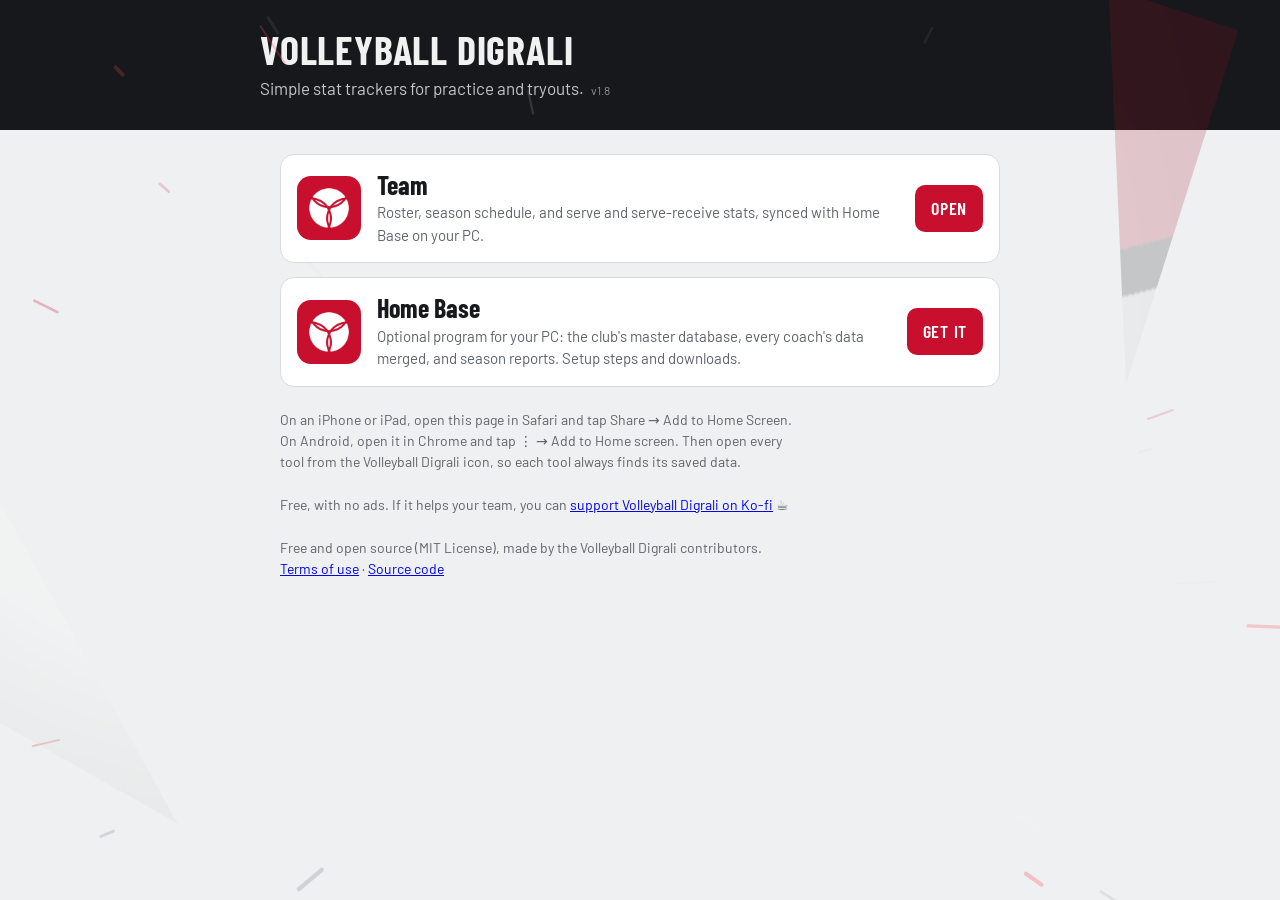
==== index.html @ 18445771 "Publish app v1.13 (47 files)" ====
<!doctype html>
<html lang="en">
<head>
<meta charset="utf-8">
<meta name="robots" content="noindex, nofollow">
<meta name="viewport" content="width=device-width, initial-scale=1, viewport-fit=cover">
<title>Volleyball Digrali</title>
<meta name="theme-color" content="#17181b">
<meta name="apple-mobile-web-app-capable" content="yes">
<meta name="mobile-web-app-capable" content="yes">
<meta name="apple-mobile-web-app-title" content="Digrali">
<meta name="apple-mobile-web-app-status-bar-style" content="black-translucent">
<link rel="apple-touch-icon" href="team/icon.png">
<link rel="icon" href="team/icon.png">
<link rel="preconnect" href="https://fonts.googleapis.com">
<link rel="stylesheet" href="https://fonts.googleapis.com/css2?family=Barlow+Condensed:wght@600;700&family=Barlow:wght@400;500;600&display=swap">
<style>
/* Same look as the tools, in the club colours: black header, light-gray page, one card per tool, red buttons. */
:root {
  --bg: #eef0f1; --surface: #ffffff; --ink: #18191c; --muted: #5f636a; --line: #d9dbde;
  --head: #17181b; --head-ink: #f1f1f2; --accent: #c8102e;
  --font-display: "Barlow Condensed", "Arial Narrow", "Segoe UI", sans-serif;
  --font-body: "Barlow", "Segoe UI", system-ui, sans-serif;
  color-scheme: light;
}
@media (prefers-color-scheme: dark) {
  :root { --bg: #111214; --surface: #1c1d20; --ink: #ececee; --muted: #9a9ea6; --line: #2f3135;
          --head: #0b0b0c; --head-ink: #ececee; --accent: #e23a50; color-scheme: dark; }
}
* { box-sizing: border-box; }
body { margin: 0; background: var(--bg); color: var(--ink); font-family: var(--font-body); font-size: 17px; line-height: 1.5; }
header { background: var(--head); color: var(--head-ink);
         padding-block: calc(28px + env(safe-area-inset-top, 0px)) 28px;
         padding-left: max(20px, env(safe-area-inset-left, 0px)); padding-right: max(20px, env(safe-area-inset-right, 0px)); }
header .in, main { max-width: 760px; margin: 0 auto; }
h1 { margin: 0; font-family: var(--font-display); font-size: 40px; font-weight: 700; letter-spacing: .02em;
     text-transform: uppercase; line-height: 1.05; text-wrap: balance; }
header p { margin: 6px 0 0; opacity: .8; }
main { padding-block: 24px 48px; padding-left: max(20px, env(safe-area-inset-left, 0px));
       padding-right: max(20px, env(safe-area-inset-right, 0px)); display: grid; gap: 14px; }
.tool { display: grid; grid-template-columns: 64px minmax(0, 1fr) auto; gap: 16px; align-items: center;
        background: var(--surface); border: 1px solid var(--line); border-radius: 14px; padding: 16px;
        color: inherit; text-decoration: none; }
.tool:hover { border-color: var(--accent); }
.tool:focus-visible { outline: 3px solid var(--accent); outline-offset: 2px; }
.tool img { width: 64px; height: 64px; border-radius: 14px; display: block; }
.tool h2 { margin: 0; font-family: var(--font-display); font-size: 26px; font-weight: 700; line-height: 1.1; }
.tool p { margin: 2px 0 0; color: var(--muted); font-size: 15px; }
.go { font-family: var(--font-display); font-weight: 600; font-size: 18px; letter-spacing: .04em; text-transform: uppercase;
      background: var(--accent); color: #fff; border-radius: 10px; padding: 10px 16px; white-space: nowrap; }
.ver { font-size: 12px; opacity: .7; margin-left: 4px; white-space: nowrap; }
[hidden] { display: none !important; }
.update { position: fixed; left: 0; right: 0; bottom: 0; z-index: 40; display: flex; align-items: center; justify-content: center; gap: 12px;
          background: var(--head); color: var(--head-ink); font-weight: 600;
          padding-block: 12px calc(12px + env(safe-area-inset-bottom, 0px));
          padding-left: max(16px, env(safe-area-inset-left, 0px)); padding-right: max(16px, env(safe-area-inset-right, 0px)); }
.update button { font: inherit; font-size: 15px; background: var(--accent); color: #fff; border: 0; border-radius: 8px; padding: 8px 14px; cursor: pointer; }
.tip { color: var(--muted); font-size: 14px; margin: 8px 0 0; max-width: 65ch; }
.tip.moved { color: inherit; font-size: 15px; border-left: 4px solid var(--accent); padding: 8px 12px; margin: 0 0 12px; }
@media (max-width: 520px) {
  h1 { font-size: 32px; }
  .tool { grid-template-columns: 52px minmax(0, 1fr); }
  .tool img { width: 52px; height: 52px; }
  .go { grid-column: 1 / -1; text-align: center; }
}
</style>
</head>
<body>
<!-- Intro: a volleyball flies at you and bursts (once per launch; tap to skip; off with Reduce Motion). Loaded first so the page never flashes before it. -->
<script src="intro.js?v=1.13"></script>
<header>
  <div class="in">
    <h1 id="title" title="Tap to see the intro again">Volleyball Digrali</h1>
    <p>Simple stat trackers for practice and tryouts. <span class="ver" id="ver">v1.8</span></p>
  </div>
</header>

<main>
  <p class="tip moved" id="moved" hidden><b>Volleyball Digrali has moved</b> to <a href="https://volleyballdigrali.github.io/">volleyballdigrali.github.io</a>. Open the Team app here first and export your data (More → Sync), then add the new address to your Home Screen and import it there.</p>
  <script>if (location.hostname === "pbbergs.github.io") document.getElementById("moved").hidden = false;</script>
  <!-- One <a class="tool"> per tool. To add a tool, copy this block and change the folder, icon, name and description. -->
  <a class="tool" href="team/">
    <img src="team/icon.png" alt="">
    <div>
      <h2>Team</h2>
      <p>Roster, season schedule, and serve and serve-receive stats, synced with Home Base on your PC.</p>
    </div>
    <span class="go">Open</span>
  </a>
  <a class="tool" href="home-base/">
    <img src="team/icon.png" alt="">
    <div>
      <h2>Home Base</h2>
      <p>Optional program for your PC: the club's master database, every coach's data merged, and season reports. Setup steps and downloads.</p>
    </div>
    <span class="go">Get it</span>
  </a>


  <p class="tip">On an iPhone or iPad, open this page in Safari and tap Share → Add to Home Screen. On Android, open it in Chrome and tap ⋮ → Add to Home screen. Then open every tool from the Volleyball Digrali icon, so each tool always finds its saved data.</p>
  <p class="tip">Free, with no ads. If it helps your team, you can <a href="https://ko-fi.com/volleyballdigrali" target="_blank" rel="noopener">support Volleyball Digrali on Ko-fi</a> ☕</p>
  <p class="tip">Free and open source (MIT License), made by the Volleyball Digrali contributors. <a href="terms.html">Terms of use</a> · <a href="https://github.com/volleyballdigrali/volleyballdigrali.github.io">Source code</a></p>
</main>

<div class="update" id="update" hidden>
  <span>New version available</span>
  <button type="button" id="update-btn">Update</button>
</div>

<script>
/* Show an Update bar when a newer version of this page is posted. Each tool checks for its own updates the same way. */
(() => {
  const VERSION = document.getElementById("ver").textContent.trim();
  const bar = document.getElementById("update");
  async function check() {
    if (!/^https?:$/.test(location.protocol) || document.visibilityState !== "visible") return;
    try {
      const res = await fetch(location.pathname, { cache: "reload" });   // also refreshes the saved copy
      if (!res.ok) return;
      const m = (await res.text()).match(/id="ver">(v[\w.]+)</);
      if (m && m[1] !== VERSION) bar.hidden = false;
    } catch {}
  }
  document.getElementById("update-btn").addEventListener("click", () => location.reload());
  document.getElementById("title").addEventListener("click", () => window.vbdIntro && window.vbdIntro());   // replay the intro
  document.addEventListener("visibilitychange", check);
  setTimeout(check, 1500);
})();
</script>
</body>
</html>
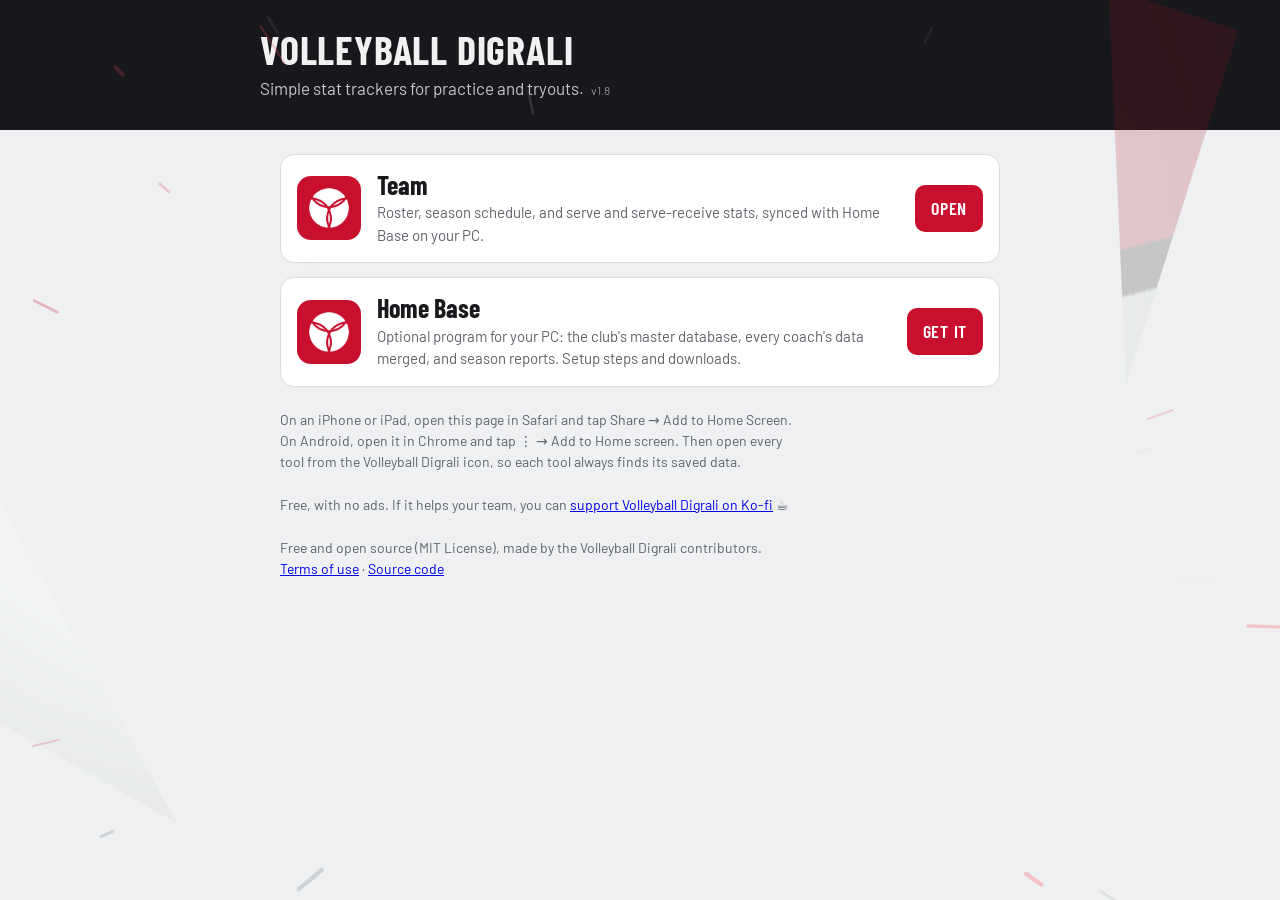
==== commit ce5ceb1e: "Publish app v1.13.1 (4 files)" ====
--- a/index.html
+++ b/index.html
@@ -9,7 +9,8 @@
 <meta name="apple-mobile-web-app-capable" content="yes">
 <meta name="mobile-web-app-capable" content="yes">
 <meta name="apple-mobile-web-app-title" content="Digrali">
-<meta name="apple-mobile-web-app-status-bar-style" content="black-translucent">
+<!-- "black": the iPhone keeps its own solid strip for the time and battery, and the page starts below it (some iPhones report the strip as 0 high, which put the header under the clock). -->
+<meta name="apple-mobile-web-app-status-bar-style" content="black">
 <link rel="apple-touch-icon" href="team/icon.png">
 <link rel="icon" href="team/icon.png">
 <link rel="preconnect" href="https://fonts.googleapis.com">
@@ -67,7 +68,7 @@
 </head>
 <body>
 <!-- Intro: a volleyball flies at you and bursts (once per launch; tap to skip; off with Reduce Motion). Loaded first so the page never flashes before it. -->
-<script src="intro.js?v=1.13"></script>
+<script src="intro.js?v=1.13.1"></script>
 <header>
   <div class="in">
     <h1 id="title" title="Tap to see the intro again">Volleyball Digrali</h1>
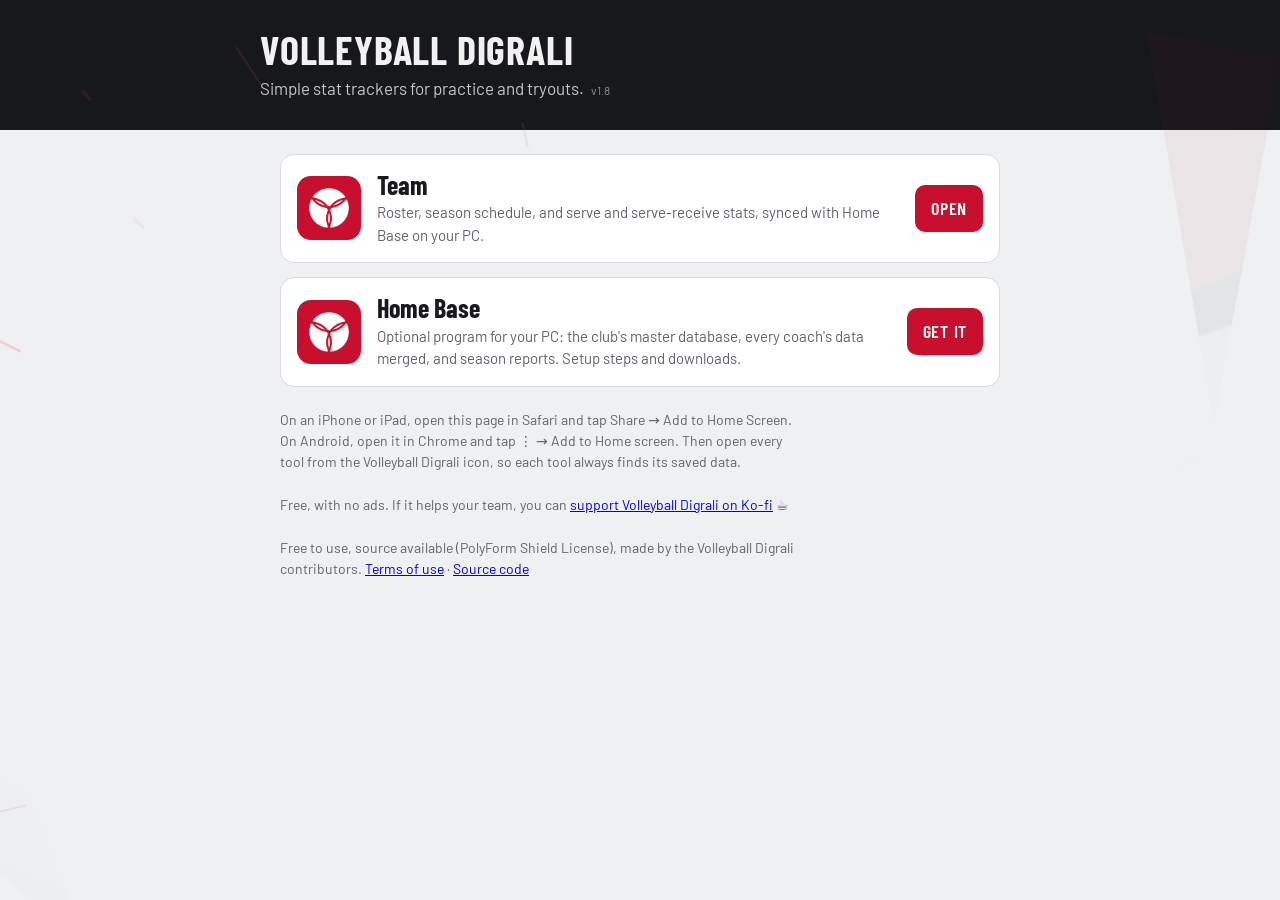
==== commit b24afe71: "Publish app v1.13.2 (18 files)" ====
--- a/index.html
+++ b/index.html
@@ -68,7 +68,7 @@
 </head>
 <body>
 <!-- Intro: a volleyball flies at you and bursts (once per launch; tap to skip; off with Reduce Motion). Loaded first so the page never flashes before it. -->
-<script src="intro.js?v=1.13.1"></script>
+<script src="intro.js?v=1.13.2"></script>
 <header>
   <div class="in">
     <h1 id="title" title="Tap to see the intro again">Volleyball Digrali</h1>
@@ -100,7 +100,7 @@
 
   <p class="tip">On an iPhone or iPad, open this page in Safari and tap Share → Add to Home Screen. On Android, open it in Chrome and tap ⋮ → Add to Home screen. Then open every tool from the Volleyball Digrali icon, so each tool always finds its saved data.</p>
   <p class="tip">Free, with no ads. If it helps your team, you can <a href="https://ko-fi.com/volleyballdigrali" target="_blank" rel="noopener">support Volleyball Digrali on Ko-fi</a> ☕</p>
-  <p class="tip">Free and open source (MIT License), made by the Volleyball Digrali contributors. <a href="terms.html">Terms of use</a> · <a href="https://github.com/volleyballdigrali/volleyballdigrali.github.io">Source code</a></p>
+  <p class="tip">Free to use, source available (PolyForm Shield License), made by the Volleyball Digrali contributors. <a href="terms.html">Terms of use</a> · <a href="https://github.com/volleyballdigrali/volleyballdigrali.github.io">Source code</a></p>
 </main>
 
 <div class="update" id="update" hidden>
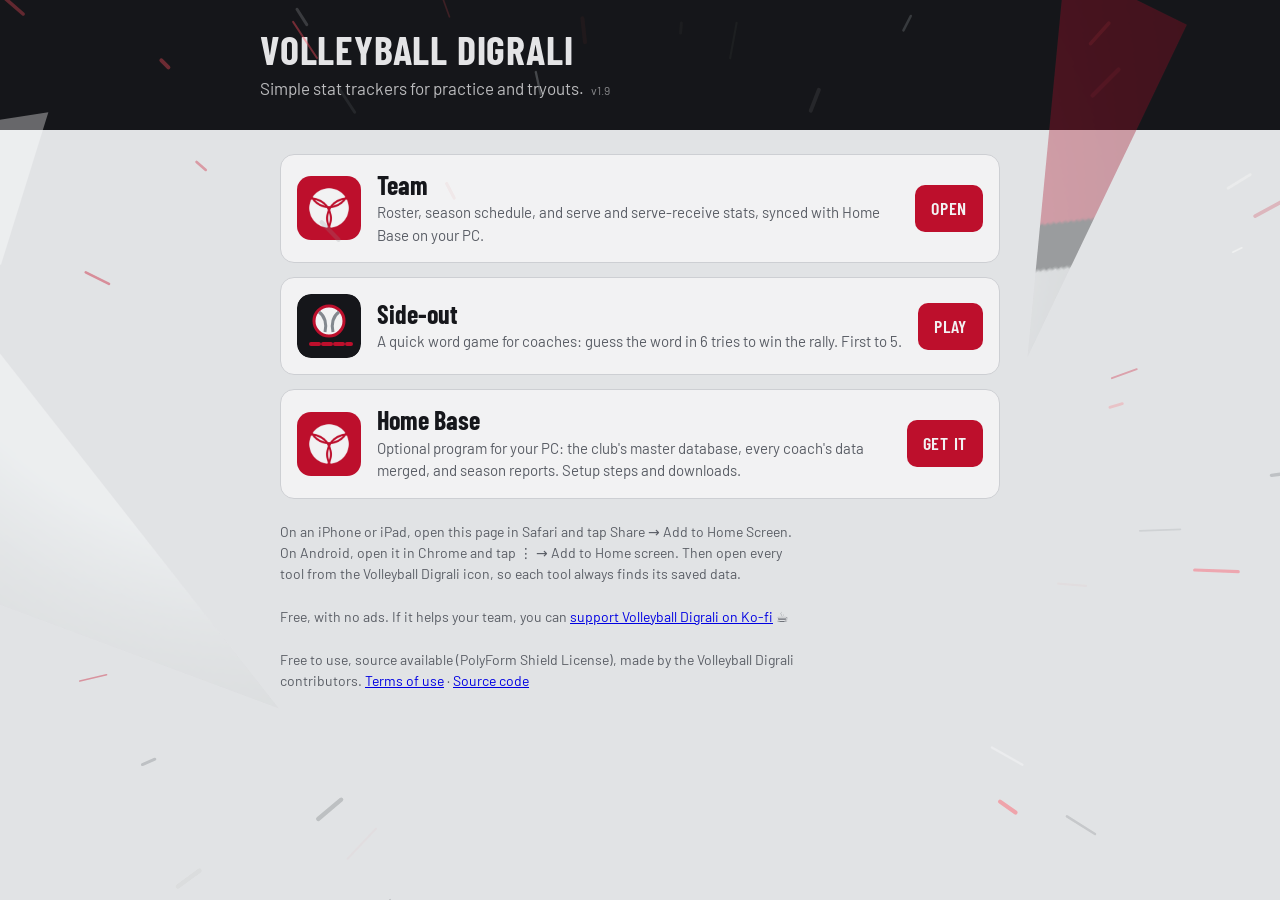
==== commit 31cbe067: "Publish app v1.14 (5 files)" ====
--- a/index.html
+++ b/index.html
@@ -68,11 +68,11 @@
 </head>
 <body>
 <!-- Intro: a volleyball flies at you and bursts (once per launch; tap to skip; off with Reduce Motion). Loaded first so the page never flashes before it. -->
-<script src="intro.js?v=1.13.2"></script>
+<script src="intro.js?v=1.14"></script>
 <header>
   <div class="in">
     <h1 id="title" title="Tap to see the intro again">Volleyball Digrali</h1>
-    <p>Simple stat trackers for practice and tryouts. <span class="ver" id="ver">v1.8</span></p>
+    <p>Simple stat trackers for practice and tryouts. <span class="ver" id="ver">v1.9</span></p>
   </div>
 </header>
 
@@ -87,6 +87,14 @@
       <p>Roster, season schedule, and serve and serve-receive stats, synced with Home Base on your PC.</p>
     </div>
     <span class="go">Open</span>
+  </a>
+  <a class="tool" href="game/">
+    <img src="data:image/svg+xml,%3Csvg%20xmlns%3D%22http%3A//www.w3.org/2000/svg%22%20viewBox%3D%220%200%2064%2064%22%3E%3Crect%20width%3D%2264%22%20height%3D%2264%22%20rx%3D%2214%22%20fill%3D%22%2317181b%22/%3E%3Ccircle%20cx%3D%2232%22%20cy%3D%2227%22%20r%3D%2215%22%20fill%3D%22%23fff%22%20stroke%3D%22%23c8102e%22%20stroke-width%3D%223%22/%3E%3Cpath%20d%3D%22M22%2018c6%204%208%2012%206%2020M42%2018c-6%204-8%2012-6%2020%22%20stroke%3D%22%238b9096%22%20stroke-width%3D%223%22%20fill%3D%22none%22/%3E%3Cpath%20d%3D%22M14%2050h8M26%2050h8M38%2050h8M50%2050h4%22%20stroke%3D%22%23c8102e%22%20stroke-width%3D%224%22%20stroke-linecap%3D%22round%22/%3E%3C/svg%3E" alt="">
+    <div>
+      <h2>Side-out</h2>
+      <p>A quick word game for coaches: guess the word in 6 tries to win the rally. First to 5.</p>
+    </div>
+    <span class="go">Play</span>
   </a>
   <a class="tool" href="home-base/">
     <img src="team/icon.png" alt="">
